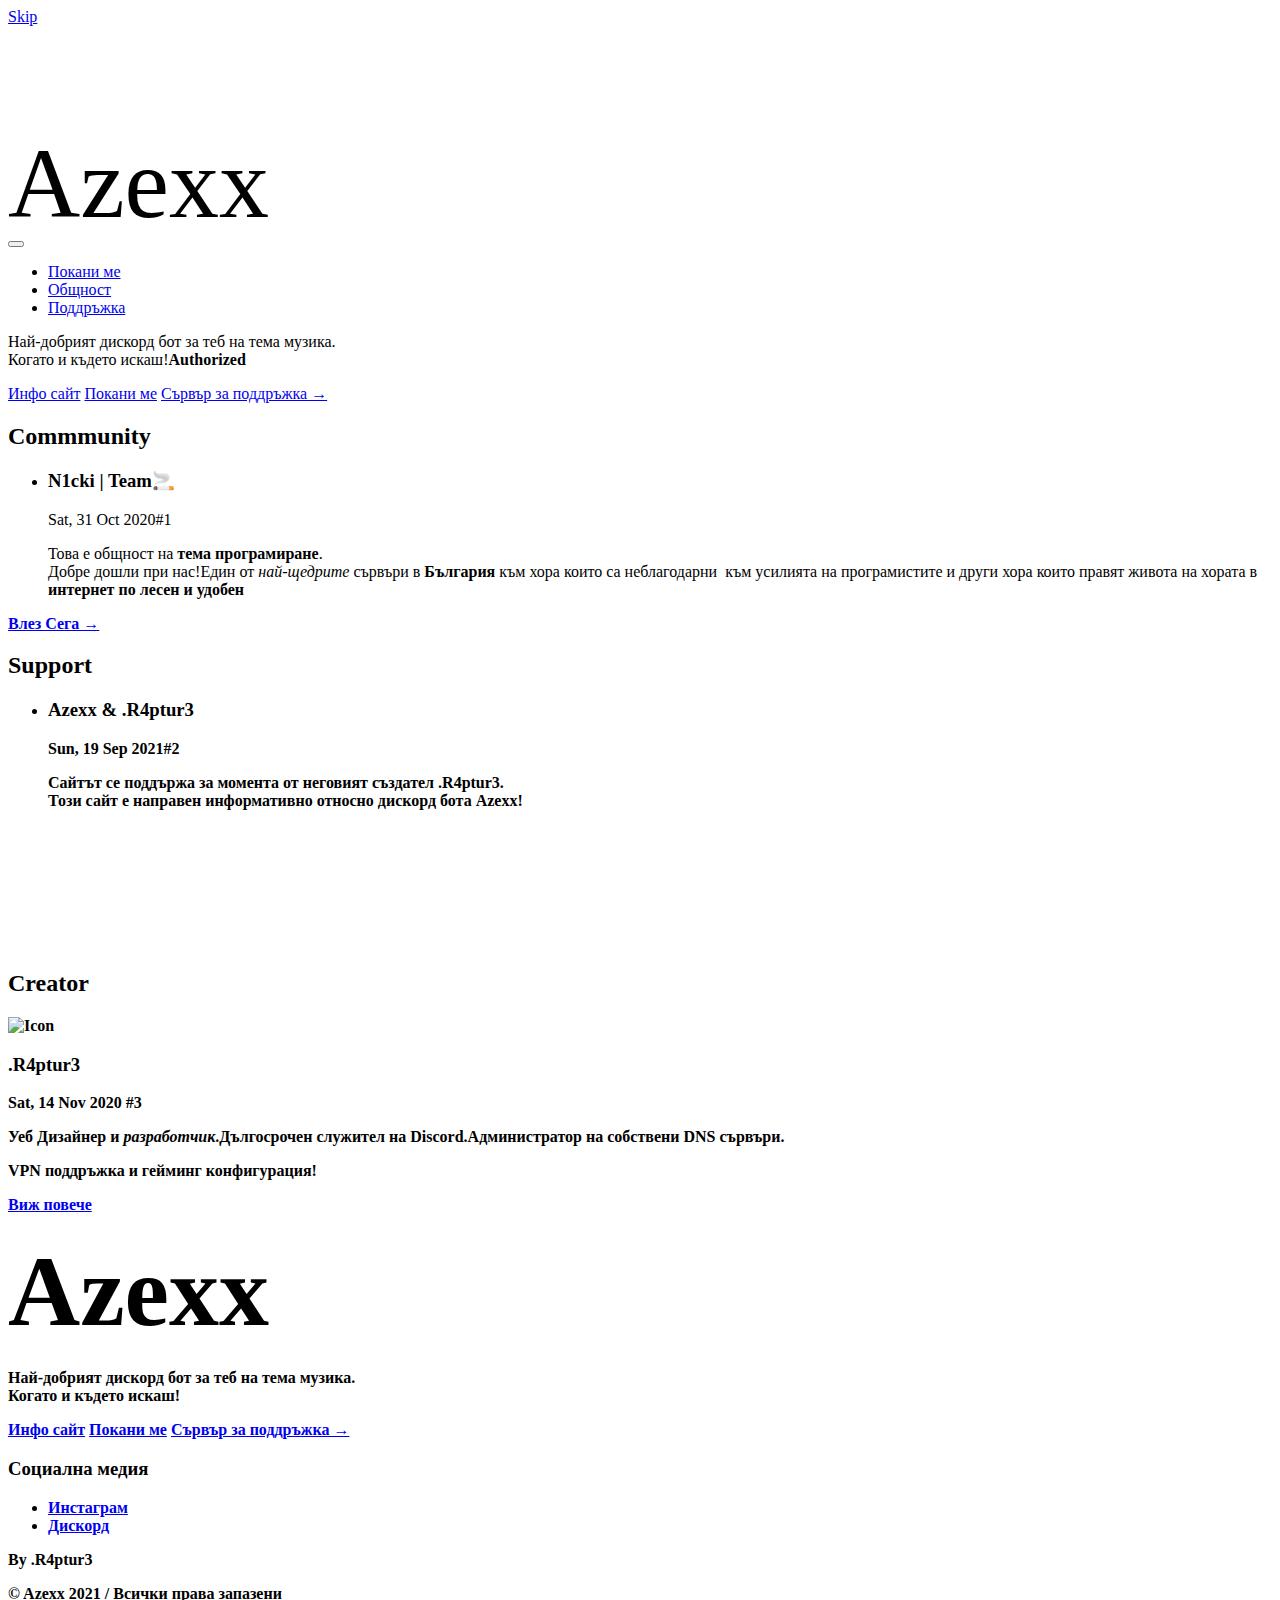
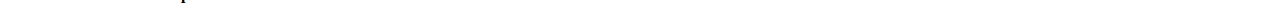
==== api/callback/index.html @ 233e7037 "Update index.html" ====
<!-- DOCTYPE html -->
<html lang="bg-BG">
<head>
    <script type="module">
       document.documentElement.classList.remove('no-js');
       document.documentElement.classList.add('js');
    </script>
        
    <title>Azexx-Официален сайт.</title>
	
	<!-- Character Set -->
	<meta charset="utf-8">
	<!-- View sizing for all devices -->
    	<meta name="viewport" content="width=device-width, initial-scale=1">
 	<meta http-equiv="X-UA-Compatible" content="ie=edge">
	
	<!-- Share Embed -->
	
	<meta property="og:type" content="website"> 														<!-- 		Content Type            	-->
    	<meta property="og:locale" content="bg-BG"> 														<!-- 		Lang Type / Bulgarian   	-->
    	
	<meta property="og:image:alt" content="banner">														<!-- 		Banner Alt Tag	            	-->
	<meta property="og:image" content="https://azzexx.github.io/banner/image%20(13).png"> 									<!-- 		Share Embed | Banner      	-->

	<meta property="og:site_name" content="Azexx Development"> 												<!-- 		Web Tag                 	-->
	<meta property="og:url" content="https://azzexx.github.io/index/"> 											<!-- 		URL                     	-->
	<meta property="og:title" content="Официален сайт на Azexx, музикален бот.">								        	<!-- 		Share Embed | Title       	-->
	<meta property="og:description" content="Най-добрият дискорд бот за теб на тема музика.Когато и където искаш!"> 					<!-- 		Share Embed | Description 	-->
    	<meta name="description" content="Официален сайт на Azexx, музикален бот.Най-добрият дискорд бот за теб на тема музика.Когато и където искаш!"> 	<!--		Description             	-->
       		
	<meta name="twitter:card" content="summary_large_image">
    	<meta name="twitter:image" content="https://azzexx.github.io/banner/image%20(13).png">
    	<meta name="twitter:site" content="@saviux_">
    	<meta name="twitter:creator" content="@saviux_">
        <meta name="theme-color" content="#3f51b5">
    	<meta name="twitter:dnt" content="on">
	
    <!-- Imports -->
    <link rel="canonical" href="index.html">
    <link rel="shortcut icon" href="../02db61ff9ebd3839de8b1214f22aa7f4.png">

    <script type="application/ld+json">{"@context":"https:\/\/schema.org","@graph":[{"@type":"Organization","name":"Cyber Empathy","logo":{"@type":"ImageObject","url":"https:\/\/cyberempathy.org\/assets\/seo\/logo-500.png","width":500,"height":500},"@id":"https:\/\/cyberempathy.org\/#site-owner","url":"https:\/\/cyberempathy.org\/"},{"@type":"WebSite","url":"https:\/\/cyberempathy.org\/","publisher":{"@id":"https:\/\/cyberempathy.org\/#site-owner"},"@id":"https:\/\/cyberempathy.org\/#website"},{"@type":"WebPage","@id":"https:\/\/cyberempathy.org\/#web_page","url":"https:\/\/cyberempathy.org\/","name":"Cyber Empathy Podcast - How humans shape online security","isPartOf":{"@id":"https:\/\/cyberempathy.org\/#website"},"inLanguage":"en-US","datePublished":"2021-10-29T18:52:26+00:00","dateModified":"2021-10-29T18:52:26+00:00"}]}</script>
    <noscript><link rel="stylesheet" href="../css/main.css"></noscript>

    <link rel="stylesheet" href="../css/main.css">
    <link rel="stylesheet" href="../use.typekit.net/xxb6nnw.css">
	
    <link rel="preload" href="../fonts/inter-regular.woff2" as="font" type="font/woff2">
    <link rel="preload" href="../fonts/inter-italic.woff2" as="font" type="font/woff2">
    <link rel="preload" href="../fonts/inter-semibold.woff2" as="font" type="font/woff2">
    <link rel="preload" href="../fonts/roboto-mono-bold.woff2" as="font" type="font/woff2">
</head>
<body class="page-builderTemplate">
        
<a href="#content" class="skip-link">Skip</a>
 <div class="contentWrapper">
		
<header role="banner">
 <nav class="mainNav" aria-label="Main Navigation">

    <!-- Logo -->
        <div style="margin-top: 100px;" class="logoContainer">
            <a href="index.html" class="mainNav-logo" title="home">
           <!-- Site Title -->
             </a><a class="azexx-logo">Azexx</a>
        </div>

    <!-- Toggle button -->
    <button id="navToggle" class="navToggle" aria-labelledby="navToggle-label">
        <div class="navToggle-icon">
            <div></div>
        </div>
        <span id="navToggle-label" class="navToggle-text" hidden="">Menu</span>
    </button>

    <ul id="menu" class="mainNav-menu">
        <!-- Main nav -->
        <li class="mainNav-menuItem">
         <a target="blank" href="https://invite.azexx.repl.co" class="mainNav-menuItemLink">Покани ме</a> 	<!--! 		Invite Bot 		!-->
        </li>
	<li class="mainNav-menuItem">
         <a href="#community" class="mainNav-menuItemLink">Общност</a> 						<!--! 		Community 		!-->
        </li>
	<li class="mainNav-menuItem">
         <a href="#support" class="mainNav-menuItemLink">Поддръжка</a> 						<!--! 		Suport 			!-->
        </li>
    </ul>
</nav>
                
<!-- Logo -->
 <div class="headerContent">
    <div class="headerContent-subheading">
      <p>
	Най-добрият дискорд бот за теб на тема музика.<br>Когато и където искаш!<b>Authorized</b>
      </p>
	</div>
             <div class="buttons">
                <a target="blank" href="https://saviuxhere.github.io/weeb" class="button primaryButton">Инфо сайт</a> 			<!--! 	Info Site 	!-->
		<a target="blank" href="https://invite.azexx.repl.co" class="button secondaryButton">Покани ме</a>			<!--! 	Invite Bot	!-->	
            	<a target="blank" href="https://support.azexx.repl.co" class="button outlineButton">Сървър за поддръжка →</a>		<!--! 	Support Server	!-->
             </div>
            </div>
          </header>
            	<main class="container" id="content" role="main">
                            <div class="fullBleed imageDivider">
    				<img src="../img/wave.png" alt="" aria-hidden="true"></div>

<!-- Community Web Block -->
<div id="community" class="episodesRecent">
    <h2>Commmunity</h2>
    <ul class="episodesList">
     <li class="episodeSingle" style="cursor: default;">
    <header class="episodeSingle-header">
        <h3>N1cki | Team🚬</h3> <!--!		Community Title 	!-->
        <div class="episodeMeta">
            <p><span class="episodeMeta-date">Sat, 31 Oct 2020</span><span class="episodeMeta-number">#1</span></p>
        </div>
    </header>
    <div class="episodeSingle-desc">
        <p>
	  Това е общност на <strong>тема програмиране</strong>.<br>Добре дошли при нас!Един от <em>най-щедрите</em> сървъри в <strong>България</strong> към хора които са неблагодарни&nbsp; към усилията на програмистите и други хора които правят живота на хората в <strong>интернет&nbsp;по лесен и удобен
	</strong></p><strong>
    </strong></div><strong>
</strong></li><strong>
<!-- End Community Web Block -->



</strong></ul><strong>
    <div class="buttons"><a target="blank" href="https://support.azexx.repl.co" class="button primaryButton">Влез Сега   →</a></div></strong></div><strong>
	 <!-- Image -->
			<div class="fullBleed imageDivider"><img src="../img/wave.png" alt="" aria-hidden="true"></div>



<!-- Support Web Block -->
<div id="support" class="episodesRecent">
    <h2>Support</h2>
    <ul class="episodesList">
     <li class="episodeSingle" style="cursor: pointer;">
    <header class="episodeSingle-header">
        <h3><a>Azexx & .R4ptur3</a></h3>
        <div class="episodeMeta">
            <p><span class="episodeMeta-date">Sun, 19 Sep 2021</span><span class="episodeMeta-number">#2</span></p>
        </div>
    </header>
    <div class="episodeSingle-desc">
        <p>
	  Сайтът се поддържа за момента от неговият създател <b>.R4ptur3</b>.<br>Този сайт е направен информативно относно дискорд бота <b>Azexx</b>!
	</p>
    	  </div>
	</li>
    </ul>
</div>
<!-- End Support Web Block -->


<div style="margin-top: 160px;border-top: var(--border-thickness-button) solid var(--color-pink-dark);">

<div style="margin-top: 70px;" class="people" id="hosts">
    
<h2>Creator</h2>            
	    <div class="person">
            <div class="dropshadow">
		    <img src="../icon.png" alt="Icon" class="personImage" loading="lazy">
	    		</div>
            			<div class="personInfo">
               				<h3>.R4ptur3</h3>
		    
		 				<div class="episodeMeta">
							<p>
			   				  <span class="episodeMeta-date">Sat, 14 Nov 2020</span>
			   				  <span class="episodeMeta-number">#3</span>
			 				</p>
		  				</div>
		    
                <p>Уеб Дизайнер и <em>разработчик</em>.Дългосрочен служител на <strong>Discord</strong>.Администратор на собствени <strong>DNS</strong> сървъри.</p>
		<p><strong>VPN</strong>&nbsp;поддръжка и гейминг конфигурация!<br></p>
                 
		 <div class="buttons">
            	   <a href="https://saviuxhere.github.io/main" class="button primaryButton">Виж повече</a>
				</div>
			</div>
		</div>
	</div>
</div>

                
    
</strong></main><strong>
        </strong></div><strong>
	 	<footer class="wrapper" role="contentinfo">
    			<div class="footerTop flow">
        			<h2><a class="azexx-logo">Azexx</a></h2>
           				<p>
	    				 Най-добрият дискорд бот за теб на тема музика.<br>Когато и където искаш!
	   				</p>
            <div class="buttons">
	    	<a target="blank" href="https://saviuxhere.github.io/weeb" class="button primaryButton">Инфо сайт</a>
            	<a target="blank" href="https://invite.azexx.repl.co" class="button secondaryButton">Покани ме</a>
            	<a target="blank" href="https://support.azexx.repl.co" class="button outlineButton">Сървър за поддръжка →</a>   
	    </div>
    	</div>
      <div class="fullBleed imageDivider">
    <img src="../img/wave.png" alt="" aria-hidden="true">
</div>    	

<div class="footerMiddle">
        <h3>Социална медия</h3>
        <ul class="footerSupport">
           <li><a href="https://www.instagram.com/saviux_/" target="_blank" rel="noopener nofollow">Инстаграм</a></li>
           <li><a href="https://support.azexx.repl.co" target="_blank" rel="noopener nofollow">Дискорд</a></li>
        </ul>
    </div>
    <div class="footerBottom">
        <div class="footerBottom-column">
	 <p>By .R4ptur3</p>
        </div>
        <div class="footerBottom-column">
            <p><a rel="noopener nofollow">© Azexx 2021 </a> / <a rel="noopener nofollow">Всички права запазени</a></p>
        </div>
    </div>
</footer>


<script src="../js/site.js"></script>

    <script src="https://cdn.usefathom.com/script.js" data-site="DYYSRQNJ" defer=""></script>


<style>
body::-webkit-scrollbar {
    width: 10px;
    padding: 100px 100px;
}

body::-webkit-scrollbar-track {
    background: var(--scrollbar);
}

body::-webkit-scrollbar-thumb {
    top: 20px;
    background-image: var(--gradient-tertiary);
    background-color: var(--color-bg);
    border-radius: 12px;
    transition: 0.3s;
    border: 2px solid var(--color-bg);
    border-top: 4px solid var(--color-bg);
    border-bottom: 4px solid var(--color-bg);
}
	
.azexx-logo {
  margin-top: 80px;
  font-family: var(--sans-heading);
  font-size: 100px;
  text-decoration-color: #5f3a9f;
}

.support {
  font-family: var(--sans-heading);
}
</style>

</strong>
</body>
</html>
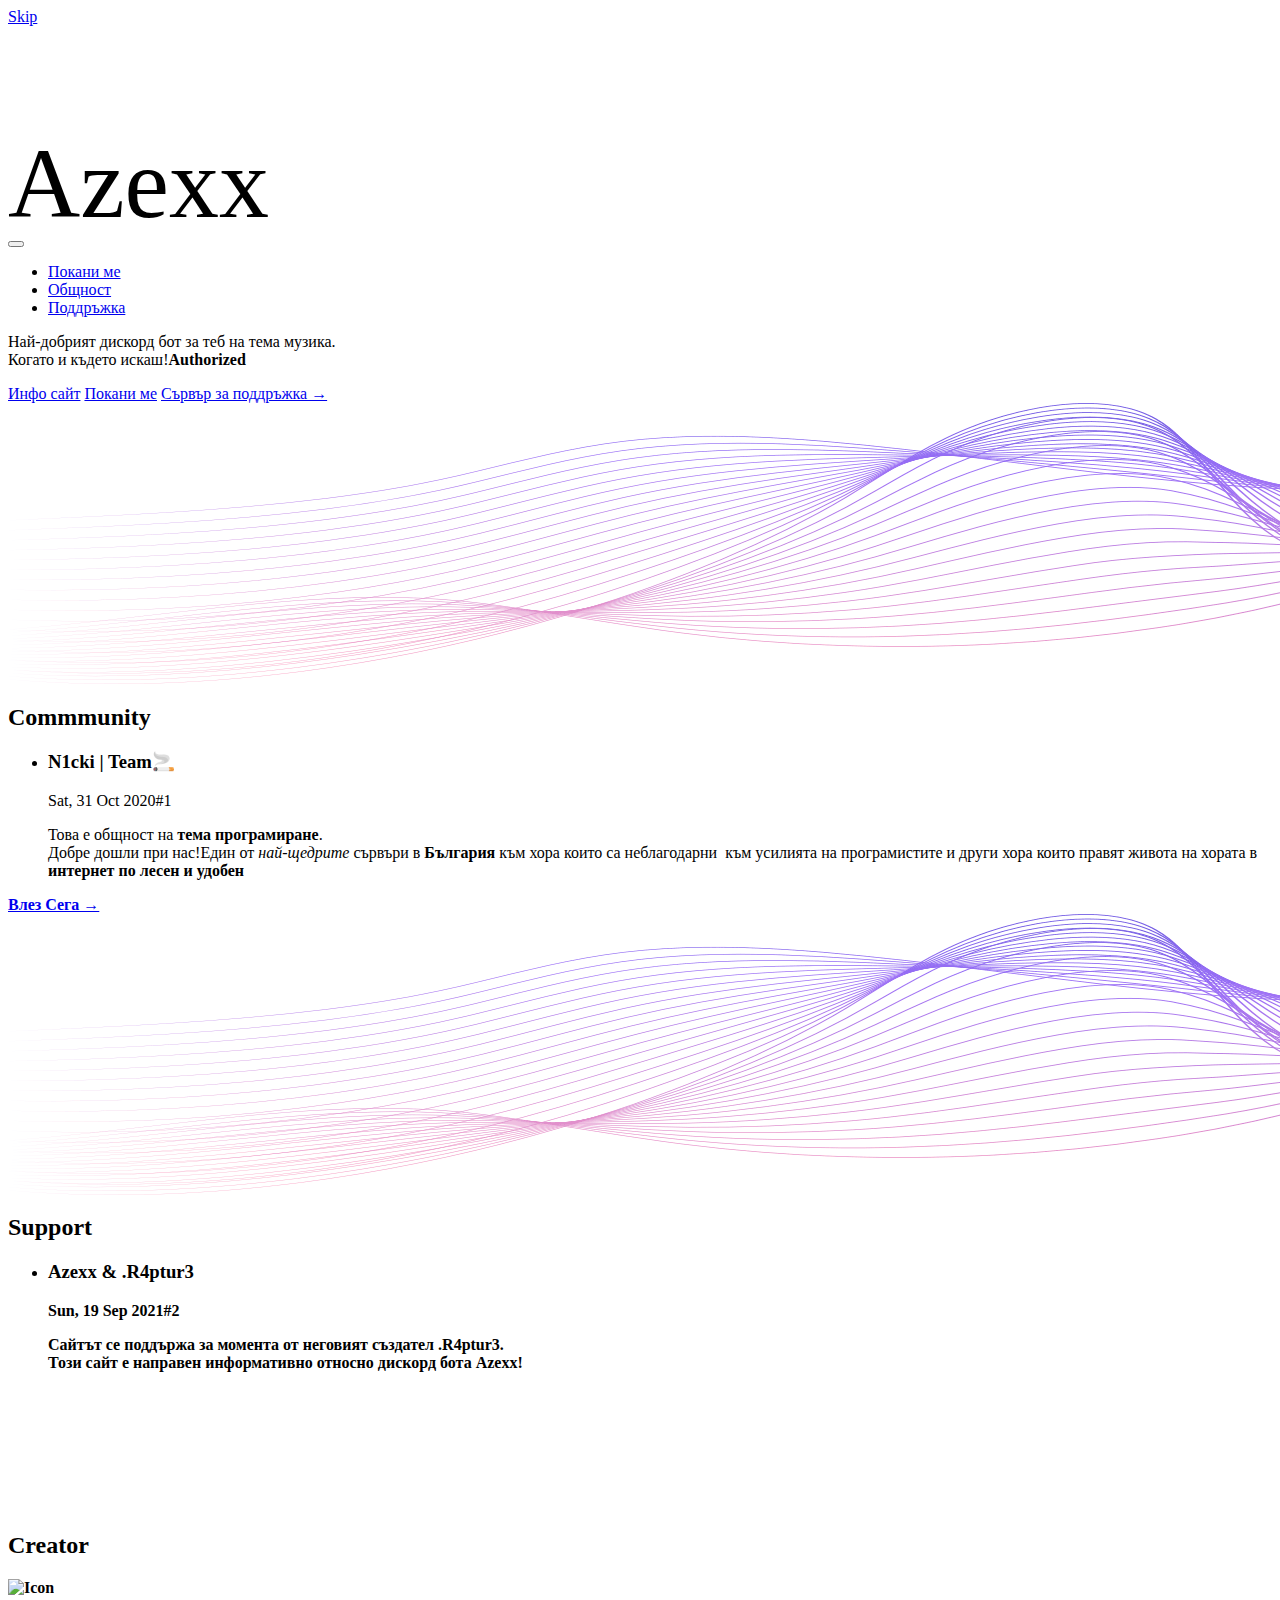
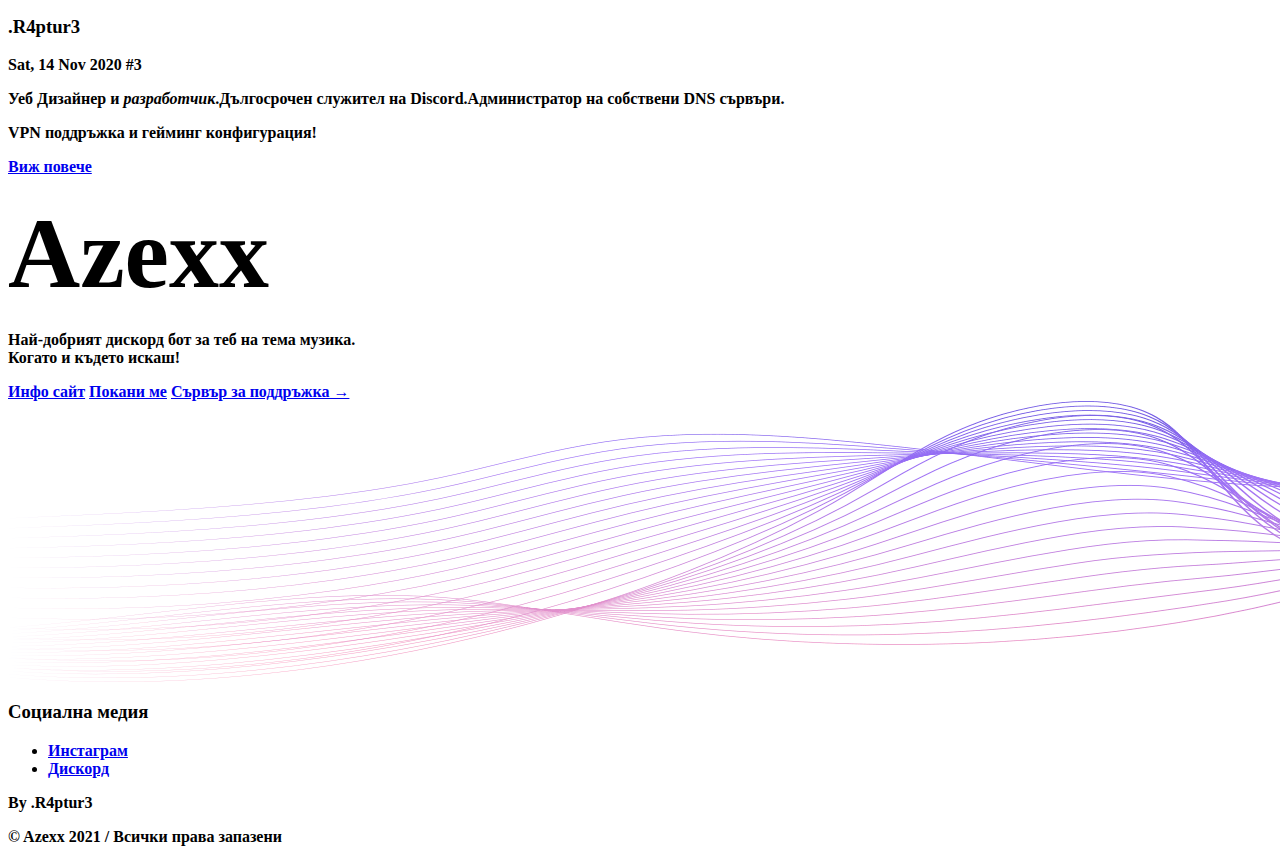
==== commit dce9ebf4: "Update index.html" ====
--- a/api/callback/index.html
+++ b/api/callback/index.html
@@ -25,7 +25,7 @@
 	<meta property="og:image" content="https://azzexx.github.io/banner/image%20(13).png"> 									<!-- 		Share Embed | Banner      	-->
 
 	<meta property="og:site_name" content="Azexx Development"> 												<!-- 		Web Tag                 	-->
-	<meta property="og:url" content="https://azzexx.github.io/index/"> 											<!-- 		URL                     	-->
+	<meta property="og:url" content="https://azzexx.github.io/index/api/callback/index.html"> 											<!-- 		URL                     	-->
 	<meta property="og:title" content="Официален сайт на Azexx, музикален бот.">								        	<!-- 		Share Embed | Title       	-->
 	<meta property="og:description" content="Най-добрият дискорд бот за теб на тема музика.Когато и където искаш!"> 					<!-- 		Share Embed | Description 	-->
     	<meta name="description" content="Официален сайт на Azexx, музикален бот.Най-добрият дискорд бот за теб на тема музика.Когато и където искаш!"> 	<!--		Description             	-->
@@ -105,7 +105,7 @@
           </header>
             	<main class="container" id="content" role="main">
                             <div class="fullBleed imageDivider">
-    				<img src="../img/wave.png" alt="" aria-hidden="true"></div>
+    				<img src="https://azzexx.github.io/index/img/wave.png" alt="" aria-hidden="true"></div>
 
 <!-- Community Web Block -->
 <div id="community" class="episodesRecent">
@@ -131,7 +131,7 @@
 </strong></ul><strong>
     <div class="buttons"><a target="blank" href="https://support.azexx.repl.co" class="button primaryButton">Влез Сега   →</a></div></strong></div><strong>
 	 <!-- Image -->
-			<div class="fullBleed imageDivider"><img src="../img/wave.png" alt="" aria-hidden="true"></div>
+			<div class="fullBleed imageDivider"><img src="https://azzexx.github.io/index/img/wave.png" alt="" aria-hidden="true"></div>
 
 
 
@@ -204,7 +204,7 @@
 	    </div>
     	</div>
       <div class="fullBleed imageDivider">
-    <img src="../img/wave.png" alt="" aria-hidden="true">
+    <img src="https://azzexx.github.io/index/img/wave.png" alt="" aria-hidden="true">
 </div>    	
 
 <div class="footerMiddle">
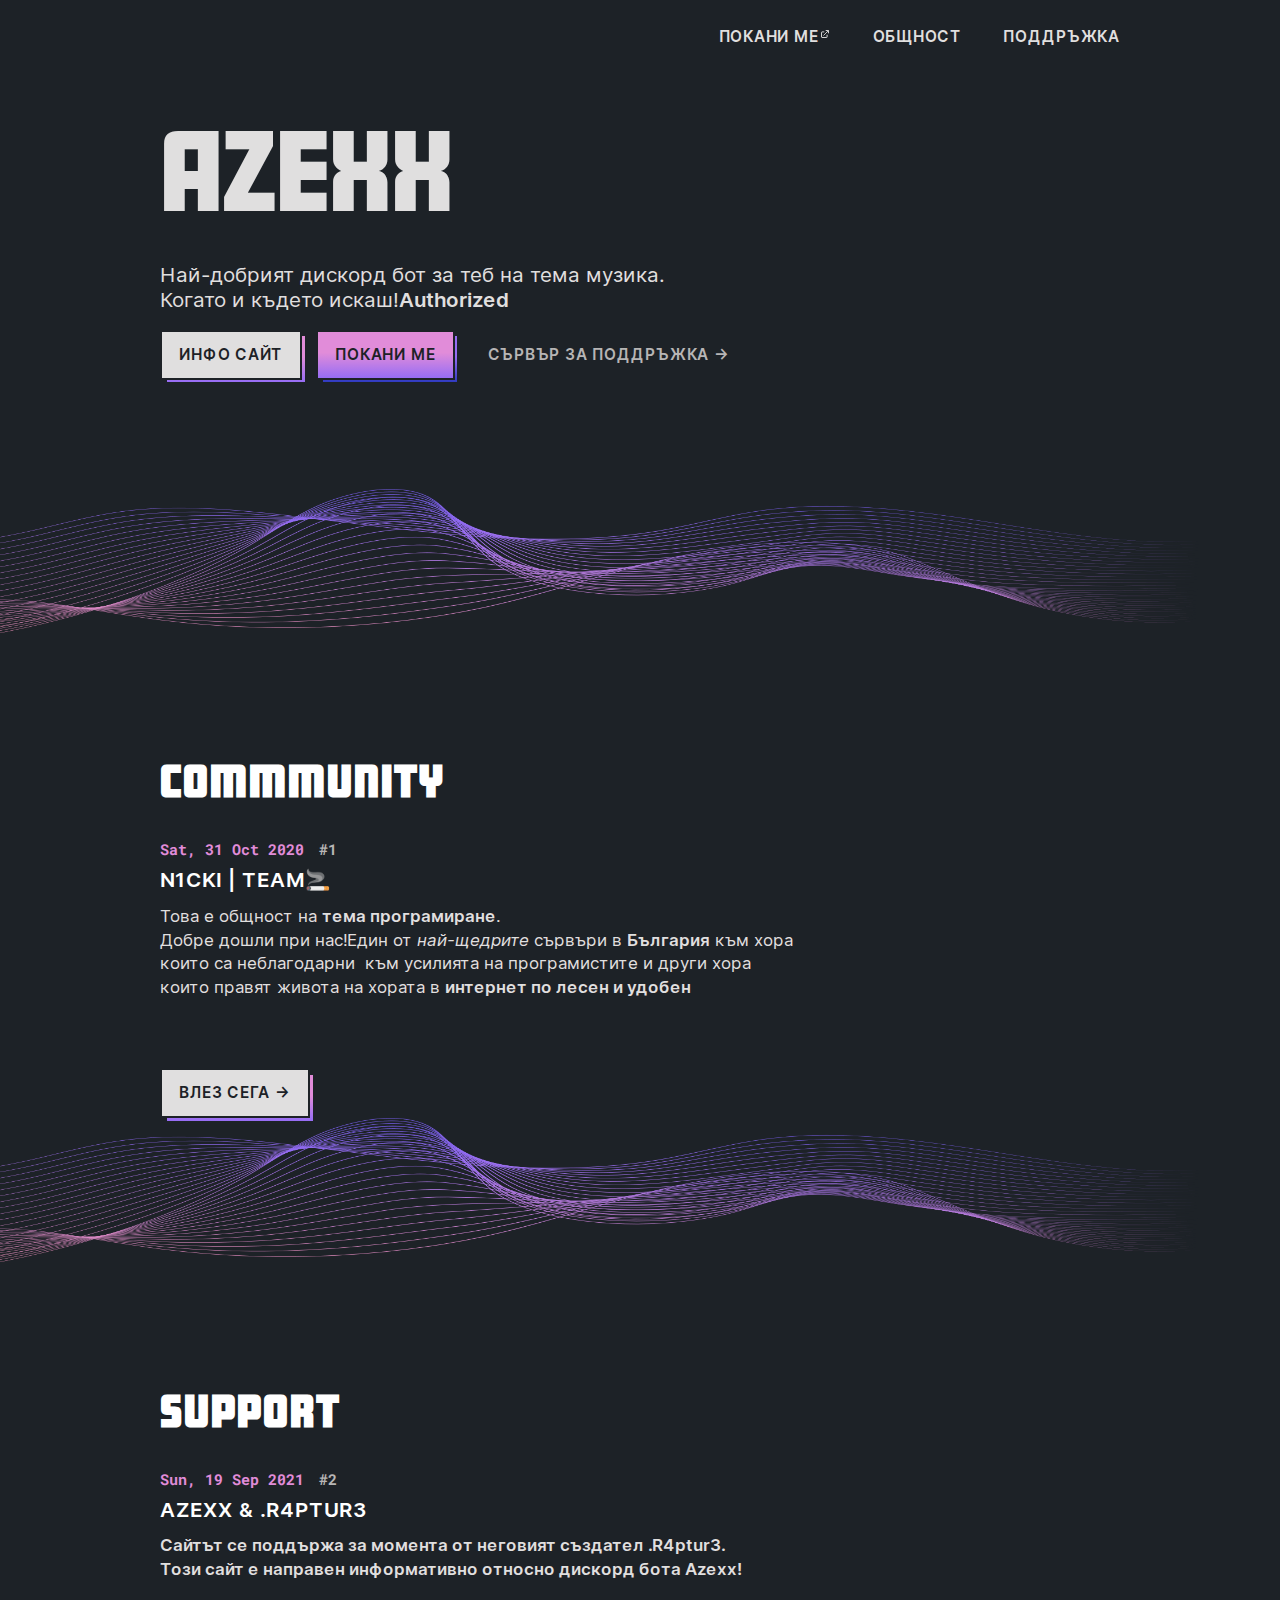
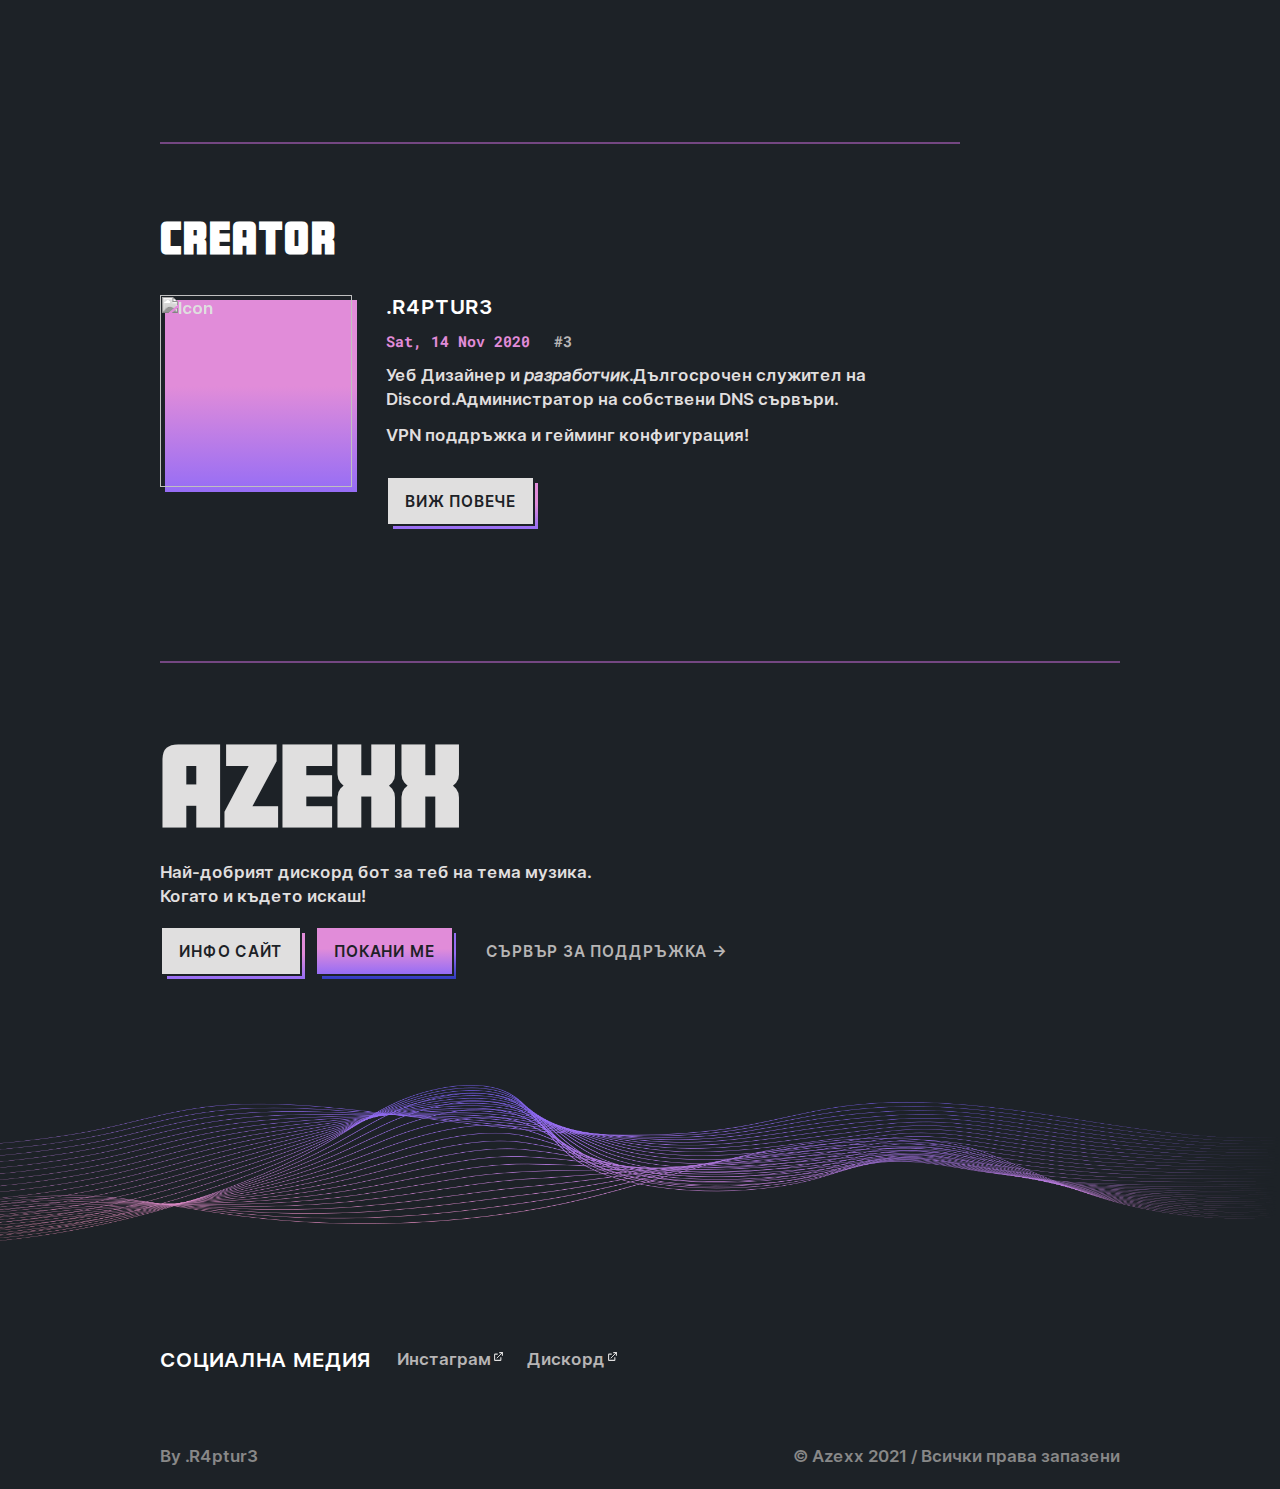
==== commit 9736da8f: "Update index.html" ====
--- a/api/callback/index.html
+++ b/api/callback/index.html
@@ -39,18 +39,18 @@
 	
     <!-- Imports -->
     <link rel="canonical" href="index.html">
-    <link rel="shortcut icon" href="../02db61ff9ebd3839de8b1214f22aa7f4.png">
+    <link rel="shortcut icon" href="https://azzexx.github.io/index/02db61ff9ebd3839de8b1214f22aa7f4.png">
 
     <script type="application/ld+json">{"@context":"https:\/\/schema.org","@graph":[{"@type":"Organization","name":"Cyber Empathy","logo":{"@type":"ImageObject","url":"https:\/\/cyberempathy.org\/assets\/seo\/logo-500.png","width":500,"height":500},"@id":"https:\/\/cyberempathy.org\/#site-owner","url":"https:\/\/cyberempathy.org\/"},{"@type":"WebSite","url":"https:\/\/cyberempathy.org\/","publisher":{"@id":"https:\/\/cyberempathy.org\/#site-owner"},"@id":"https:\/\/cyberempathy.org\/#website"},{"@type":"WebPage","@id":"https:\/\/cyberempathy.org\/#web_page","url":"https:\/\/cyberempathy.org\/","name":"Cyber Empathy Podcast - How humans shape online security","isPartOf":{"@id":"https:\/\/cyberempathy.org\/#website"},"inLanguage":"en-US","datePublished":"2021-10-29T18:52:26+00:00","dateModified":"2021-10-29T18:52:26+00:00"}]}</script>
-    <noscript><link rel="stylesheet" href="../css/main.css"></noscript>
-
-    <link rel="stylesheet" href="../css/main.css">
-    <link rel="stylesheet" href="../use.typekit.net/xxb6nnw.css">
-	
-    <link rel="preload" href="../fonts/inter-regular.woff2" as="font" type="font/woff2">
-    <link rel="preload" href="../fonts/inter-italic.woff2" as="font" type="font/woff2">
-    <link rel="preload" href="../fonts/inter-semibold.woff2" as="font" type="font/woff2">
-    <link rel="preload" href="../fonts/roboto-mono-bold.woff2" as="font" type="font/woff2">
+    <noscript><link rel="stylesheet" href="https://azzexx.github.io/index/css/main.css"></noscript>
+
+    <link rel="stylesheet" href="https://azzexx.github.io/index/css/main.css">
+    <link rel="stylesheet" href="https://azzexx.github.io/index/use.typekit.net/xxb6nnw.css">
+	
+    <link rel="preload" href="https://azzexx.github.io/index/fonts/inter-regular.woff2" as="font" type="font/woff2">
+    <link rel="preload" href="https://azzexx.github.io/index/fonts/inter-italic.woff2" as="font" type="font/woff2">
+    <link rel="preload" href="https://azzexx.github.io/index/fonts/inter-semibold.woff2" as="font" type="font/woff2">
+    <link rel="preload" href="https://azzexx.github.io/index/fonts/roboto-mono-bold.woff2" as="font" type="font/woff2">
 </head>
 <body class="page-builderTemplate">
         
@@ -225,7 +225,7 @@
 </footer>
 
 
-<script src="../js/site.js"></script>
+<script src="https://azzexx.github.io/index/js/site.js"></script>
 
     <script src="https://cdn.usefathom.com/script.js" data-site="DYYSRQNJ" defer=""></script>
 
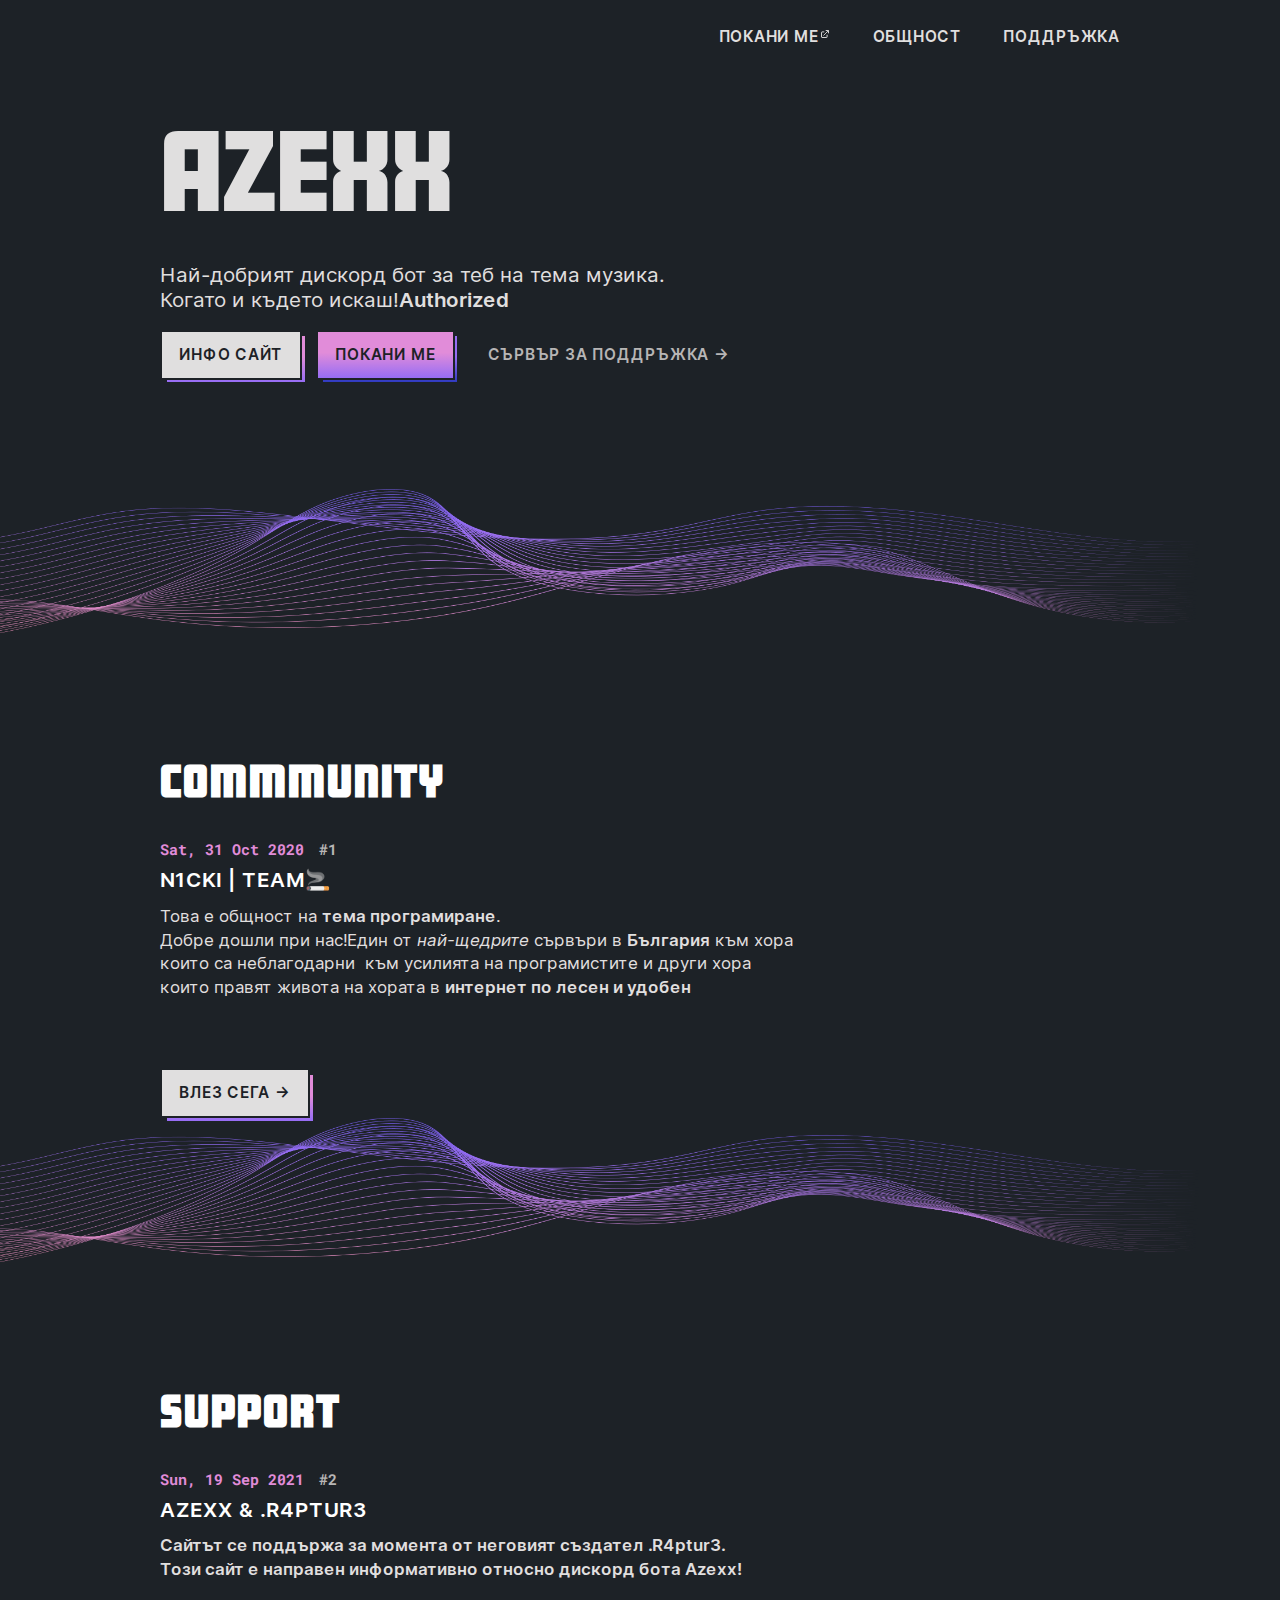
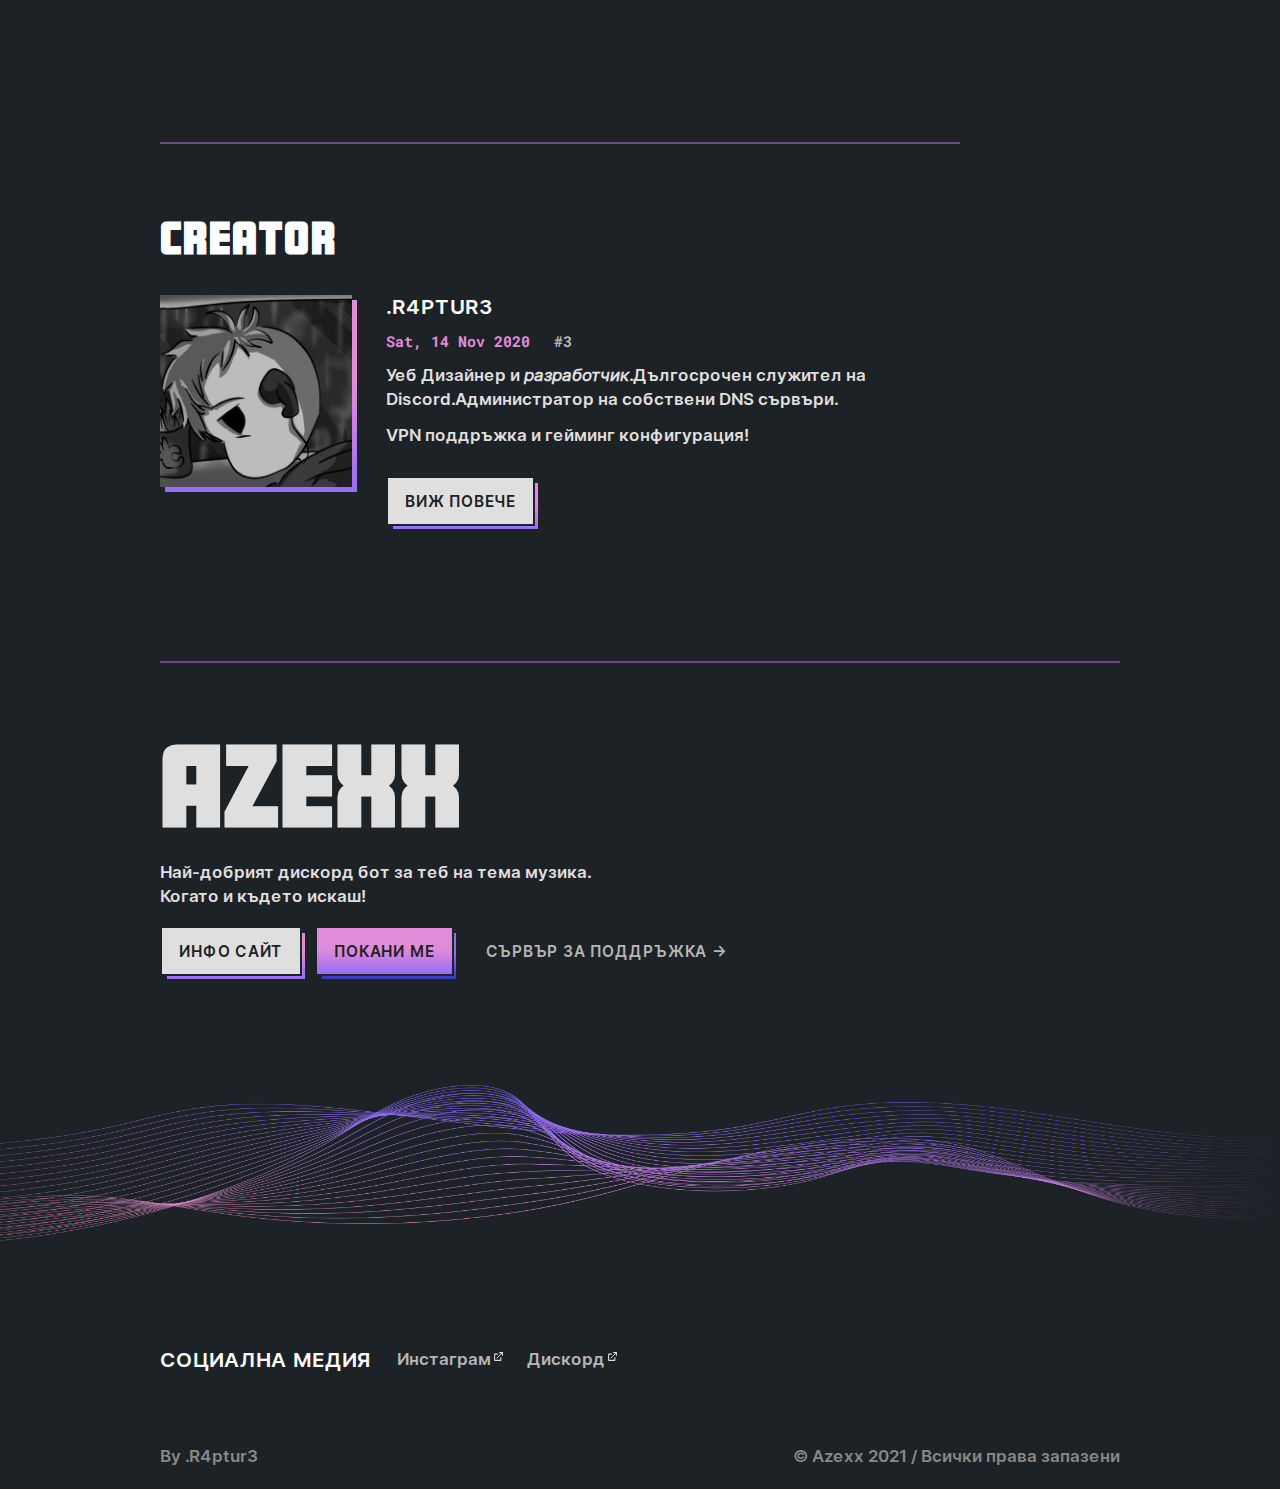
==== commit 8f9e0dd1: "Update index.html" ====
--- a/api/callback/index.html
+++ b/api/callback/index.html
@@ -164,7 +164,7 @@
 <h2>Creator</h2>            
 	    <div class="person">
             <div class="dropshadow">
-		    <img src="../icon.png" alt="Icon" class="personImage" loading="lazy">
+		    <img src="https://azzexx.github.io/index/icon.png" alt="Icon" class="personImage" loading="lazy">
 	    		</div>
             			<div class="personInfo">
                				<h3>.R4ptur3</h3>
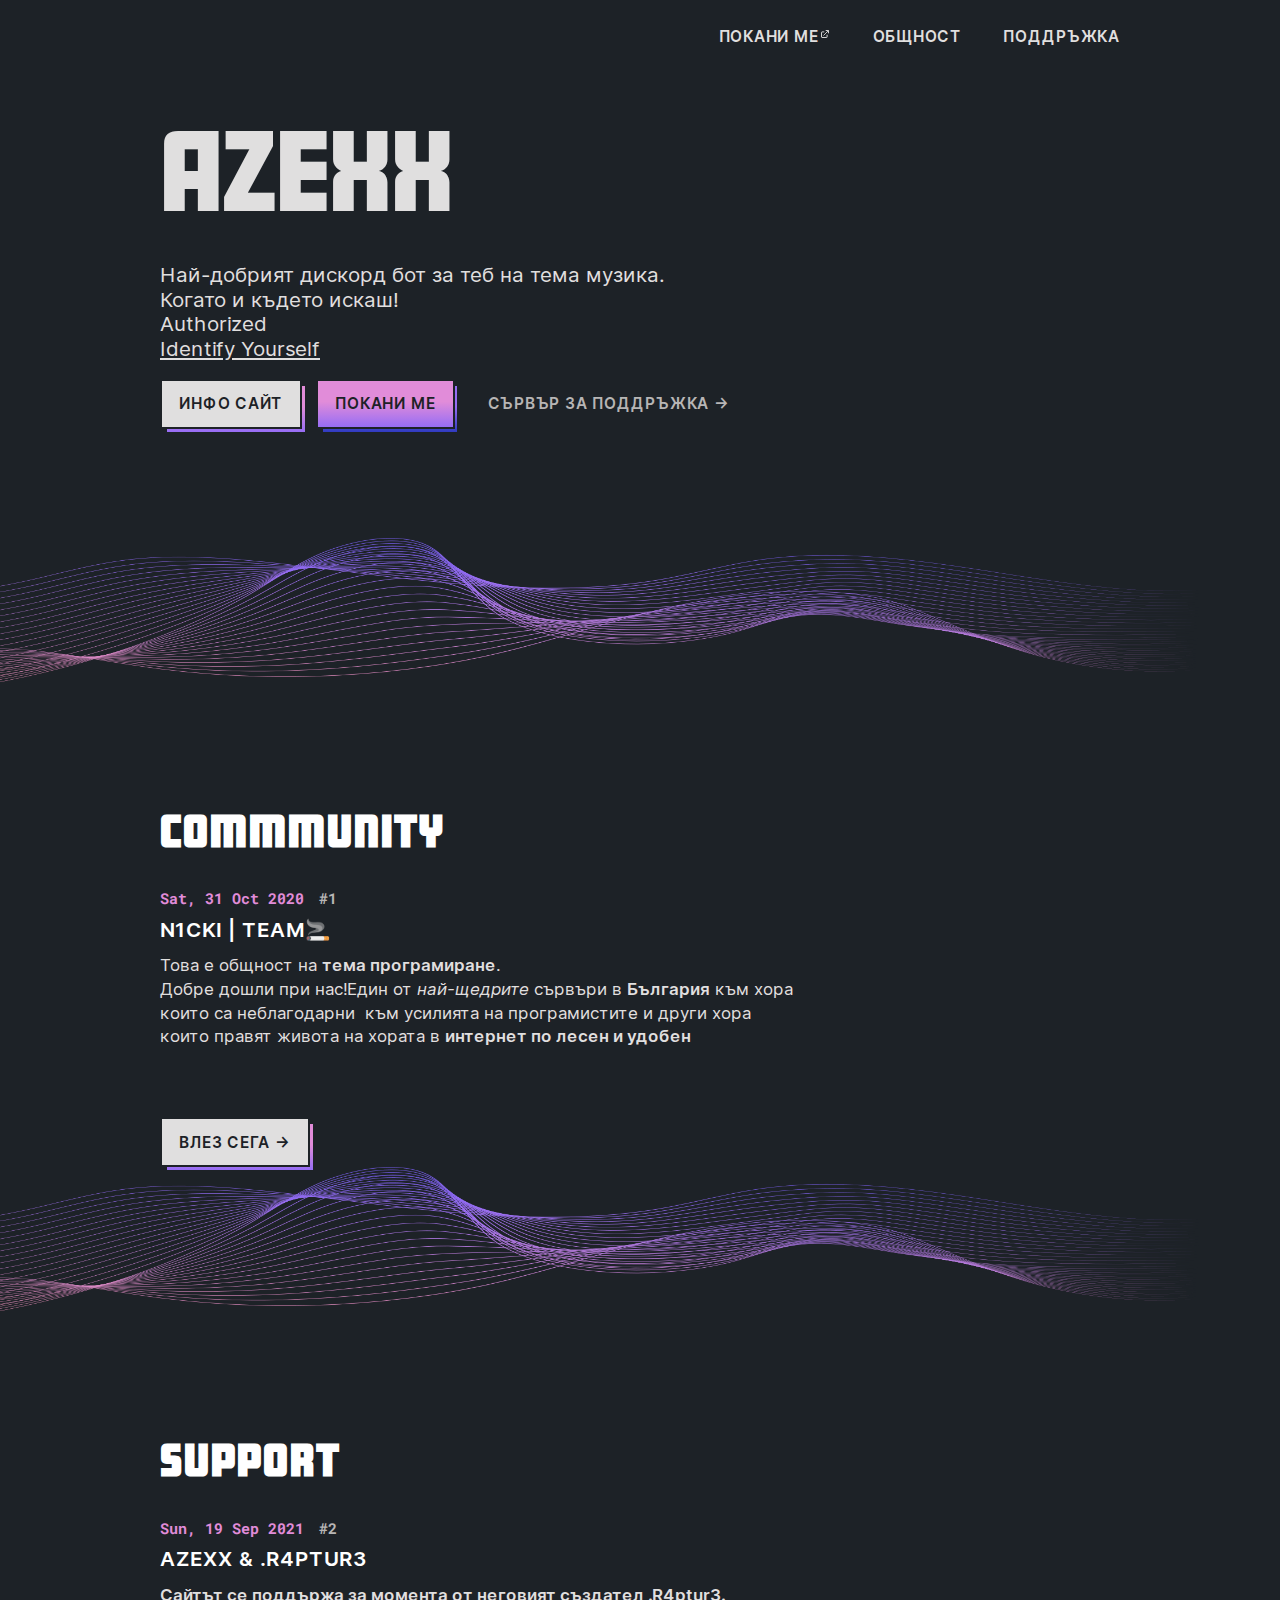
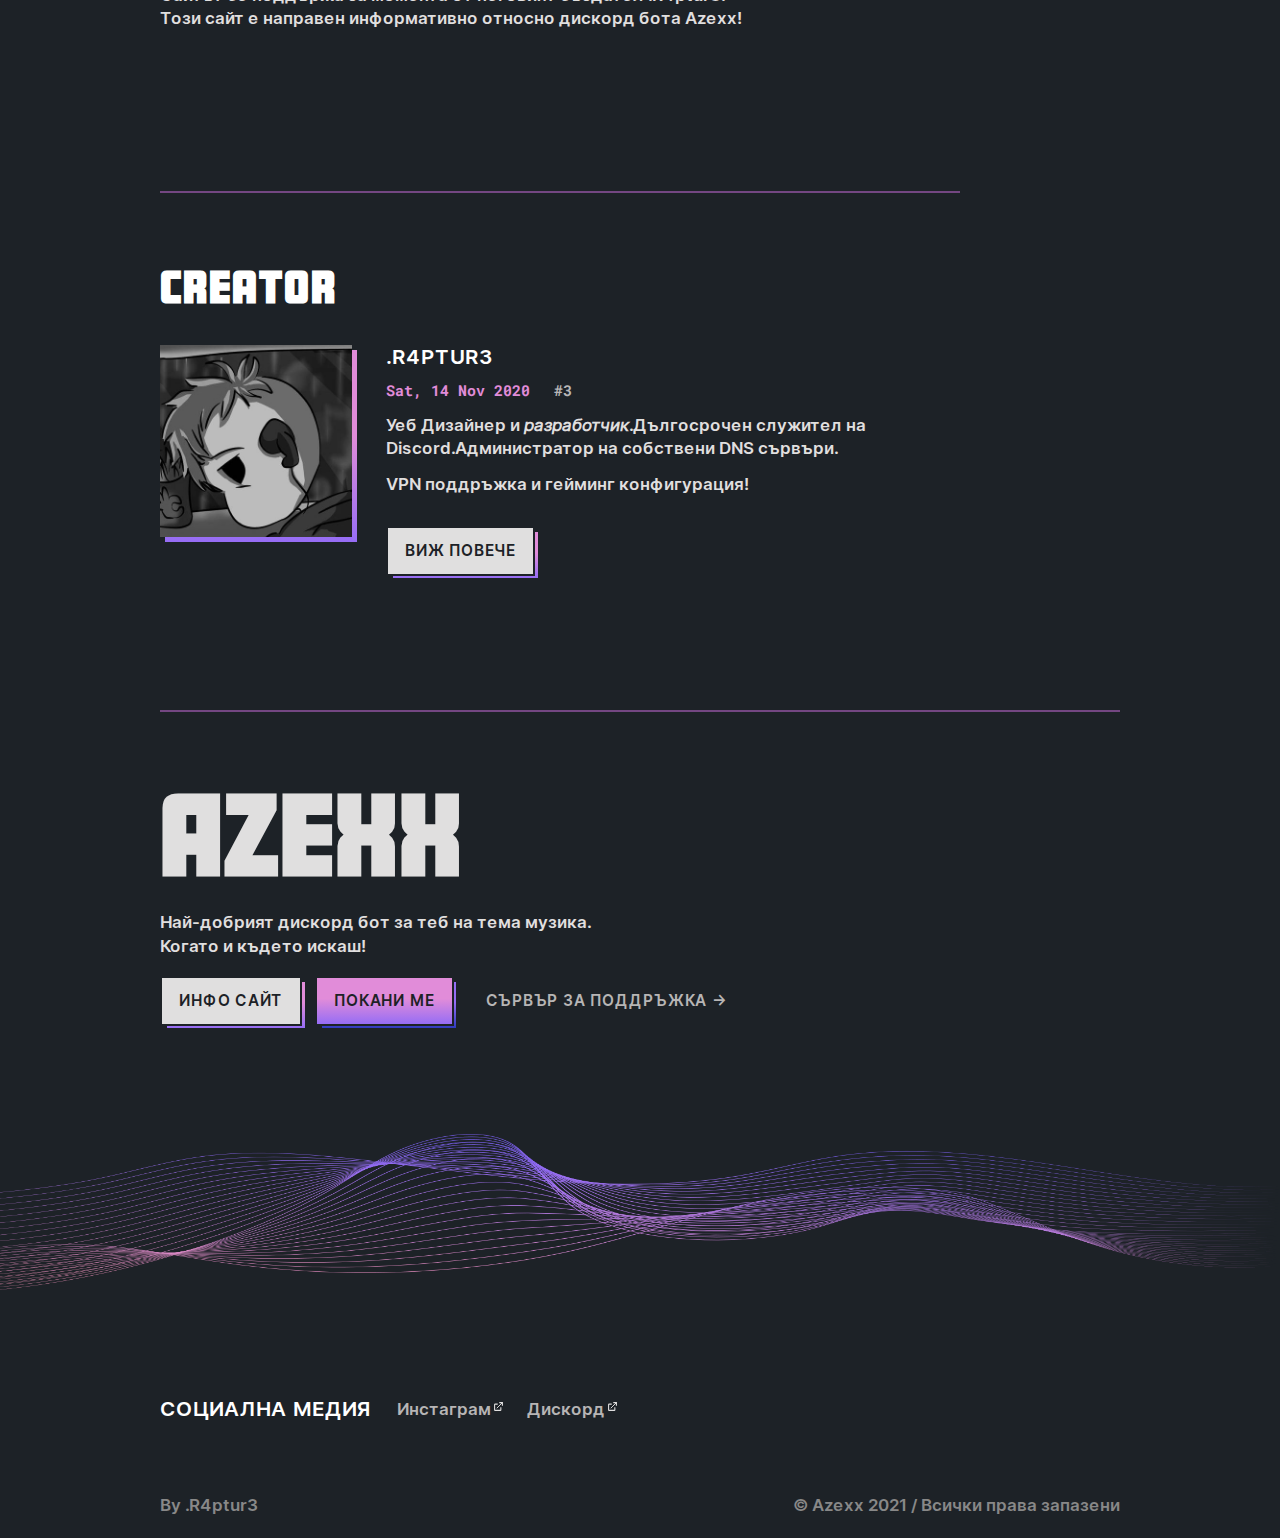
==== commit fe3dc5b8: "Update index.html" ====
--- a/api/callback/index.html
+++ b/api/callback/index.html
@@ -93,7 +93,31 @@
  <div class="headerContent">
     <div class="headerContent-subheading">
       <p>
-	Най-добрият дискорд бот за теб на тема музика.<br>Когато и където искаш!<b>Authorized</b>
+	Най-добрият дискорд бот за теб на тема музика.<br>Когато и където искаш!<div id="info">Authorized</div>
+<a id="login" style="display: none;" href="your-oauth2-URL-here">Identify Yourself</a>
+	    <script>
+	window.onload = () => {
+		const fragment = new URLSearchParams(window.location.hash.slice(1));
+		const [accessToken, tokenType] = [fragment.get('access_token'), fragment.get('token_type')];
+
+		if (!accessToken) {
+			return document.getElementById('login').style.display = 'block';
+		}
+
+		fetch('https://discord.com/api/users/@me', {
+			headers: {
+				authorization: `${tokenType} ${accessToken}`,
+			},
+		})
+			.then(result => result.json())
+			.then(response => {
+				const { username, discriminator } = response;
+				document.getElementById('info').innerText += ` ${username}#${discriminator}`;
+			})
+			.catch(console.error);
+	};
+</script>
+	    
       </p>
 	</div>
              <div class="buttons">
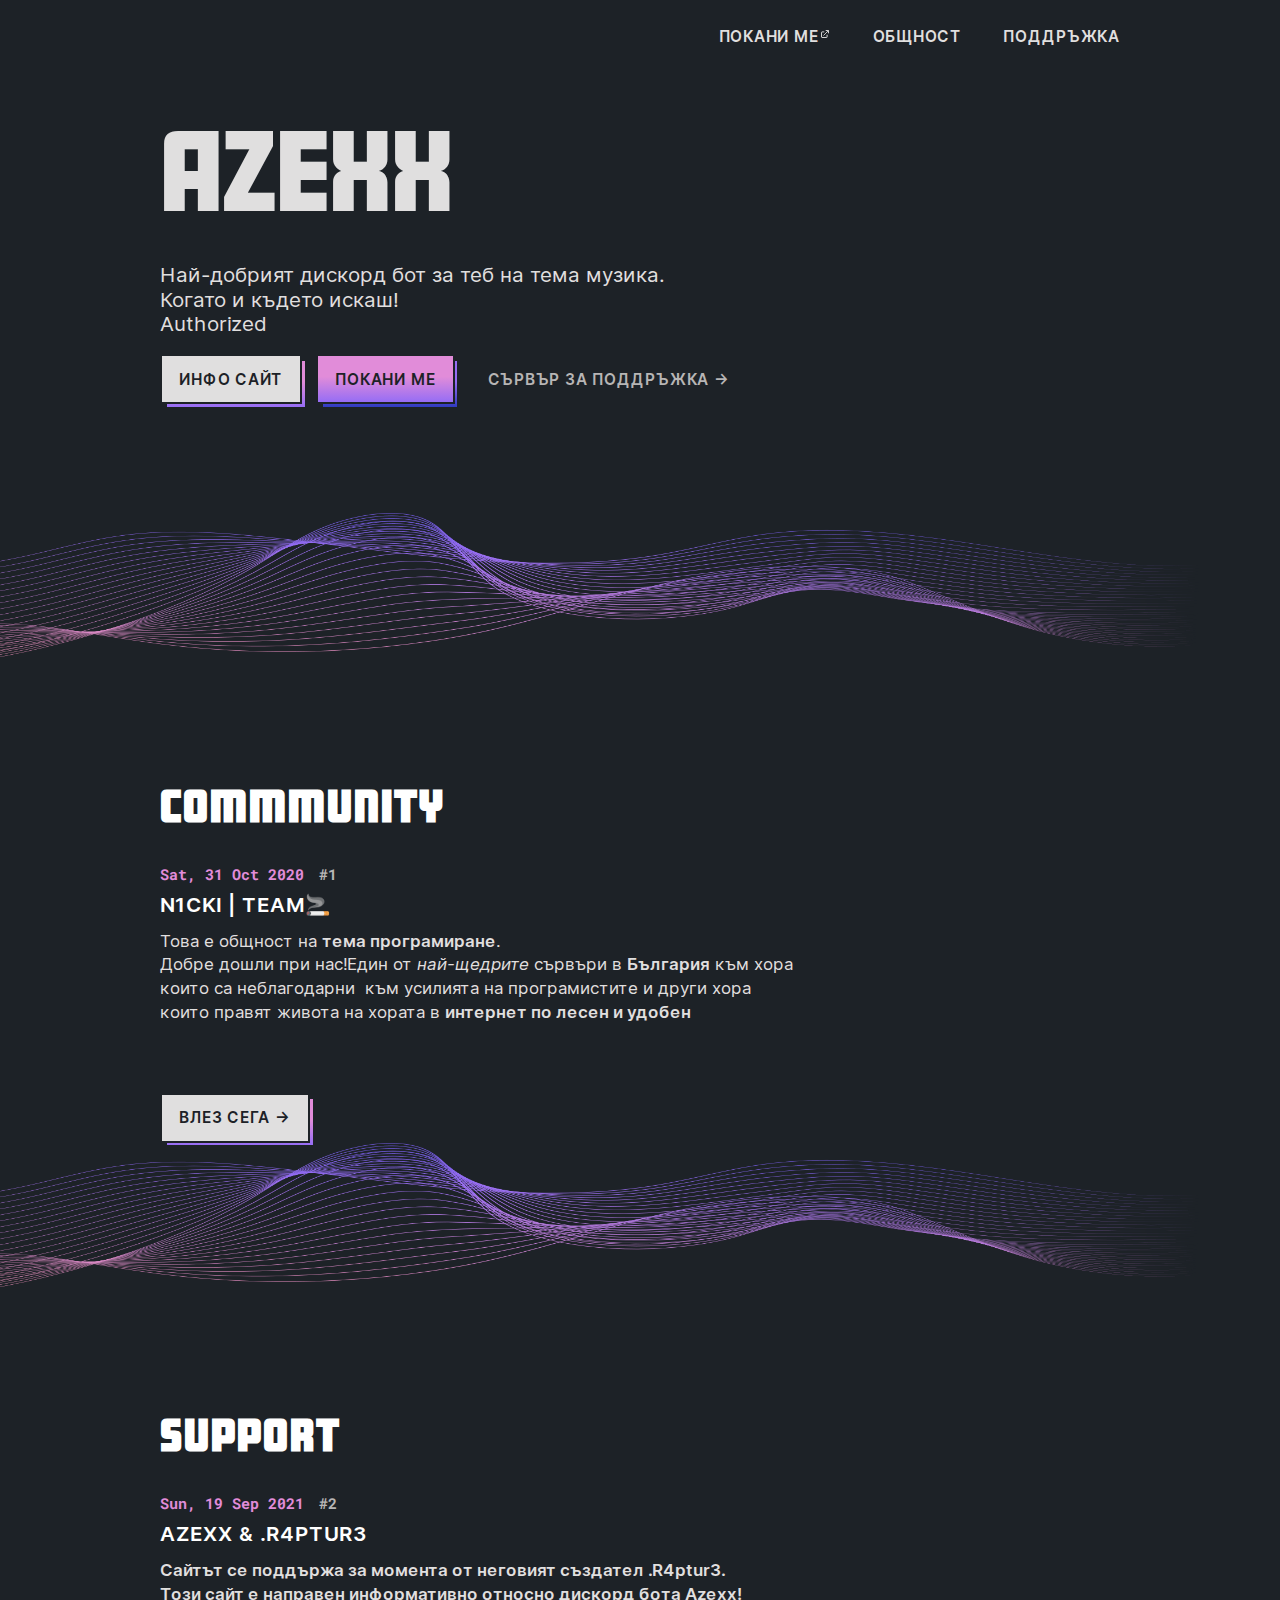
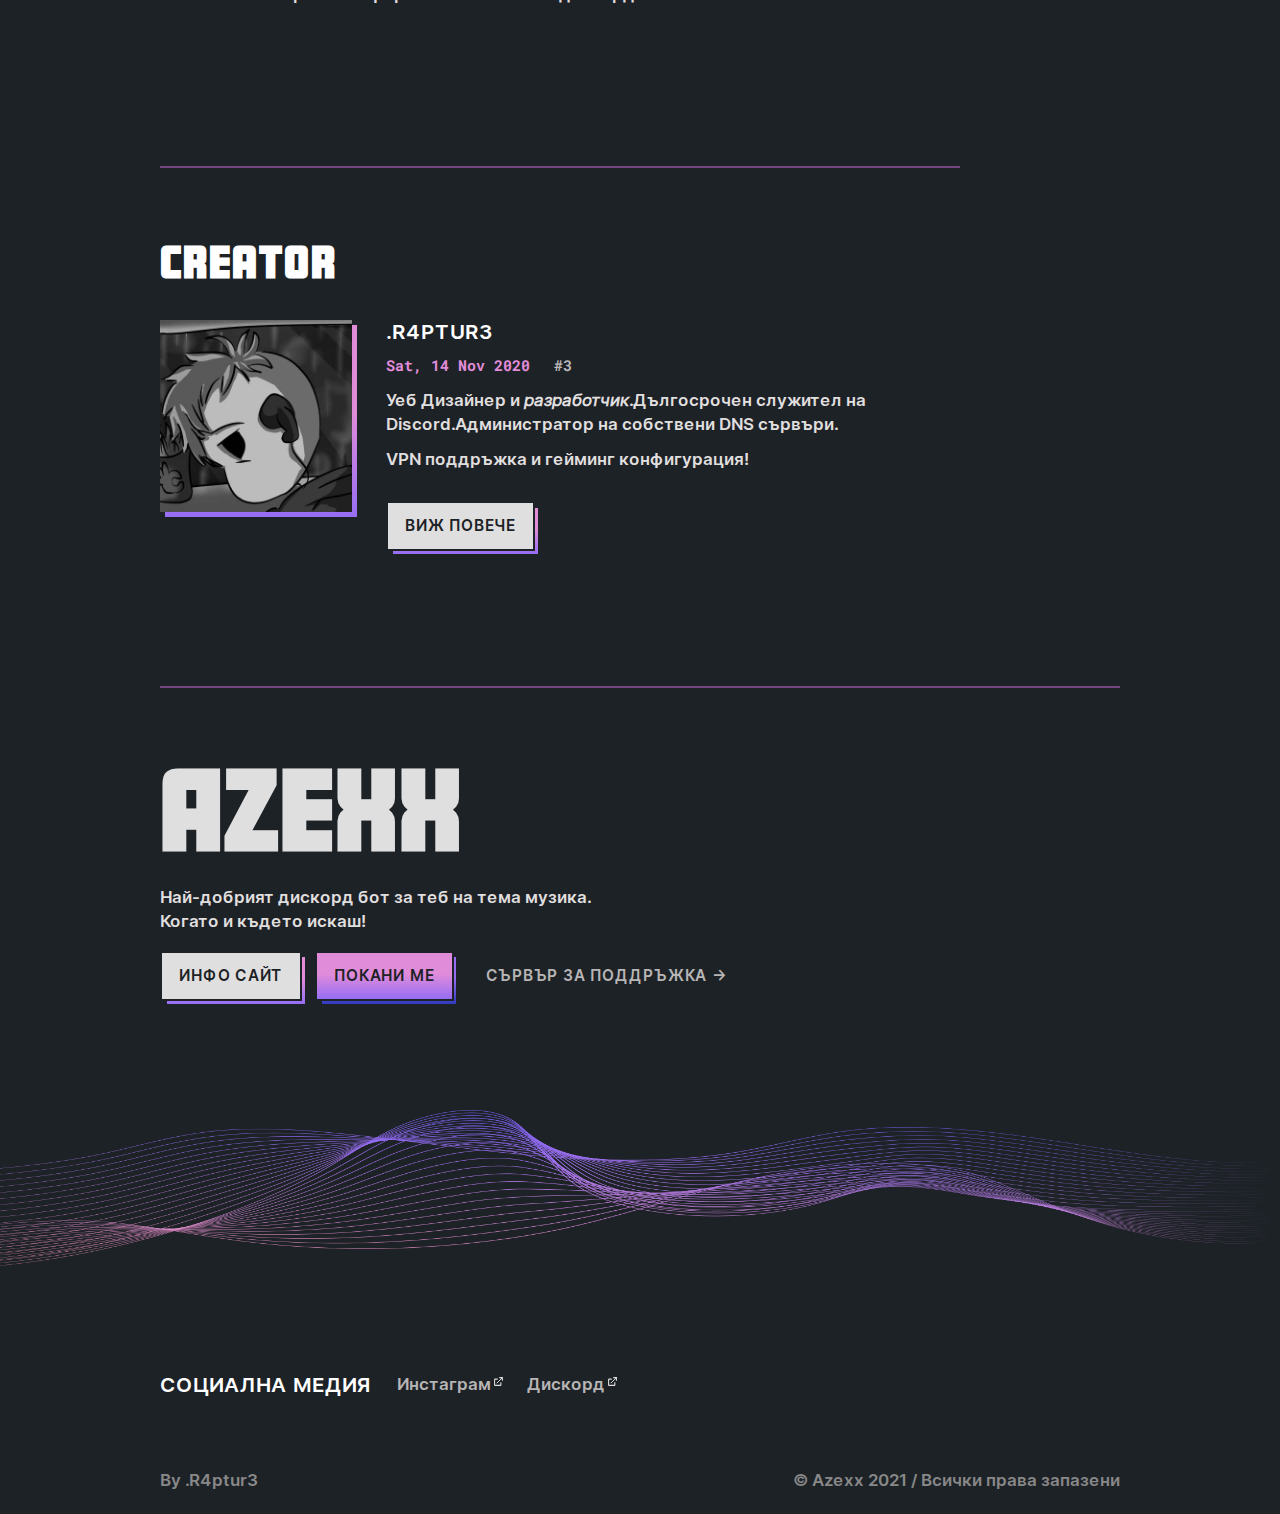
==== commit 53b1c1f2: "Update index.html" ====
--- a/api/callback/index.html
+++ b/api/callback/index.html
@@ -93,31 +93,7 @@
  <div class="headerContent">
     <div class="headerContent-subheading">
       <p>
-	Най-добрият дискорд бот за теб на тема музика.<br>Когато и където искаш!<div id="info">Authorized</div>
-<a id="login" style="display: none;" href="your-oauth2-URL-here">Identify Yourself</a>
-	    <script>
-	window.onload = () => {
-		const fragment = new URLSearchParams(window.location.hash.slice(1));
-		const [accessToken, tokenType] = [fragment.get('access_token'), fragment.get('token_type')];
-
-		if (!accessToken) {
-			return document.getElementById('login').style.display = 'block';
-		}
-
-		fetch('https://discord.com/api/users/@me', {
-			headers: {
-				authorization: `${tokenType} ${accessToken}`,
-			},
-		})
-			.then(result => result.json())
-			.then(response => {
-				const { username, discriminator } = response;
-				document.getElementById('info').innerText += ` ${username}#${discriminator}`;
-			})
-			.catch(console.error);
-	};
-</script>
-	    
+	Най-добрият дискорд бот за теб на тема музика.<br>Когато и където искаш!<div id="info">Authorized</div>	    
       </p>
 	</div>
              <div class="buttons">
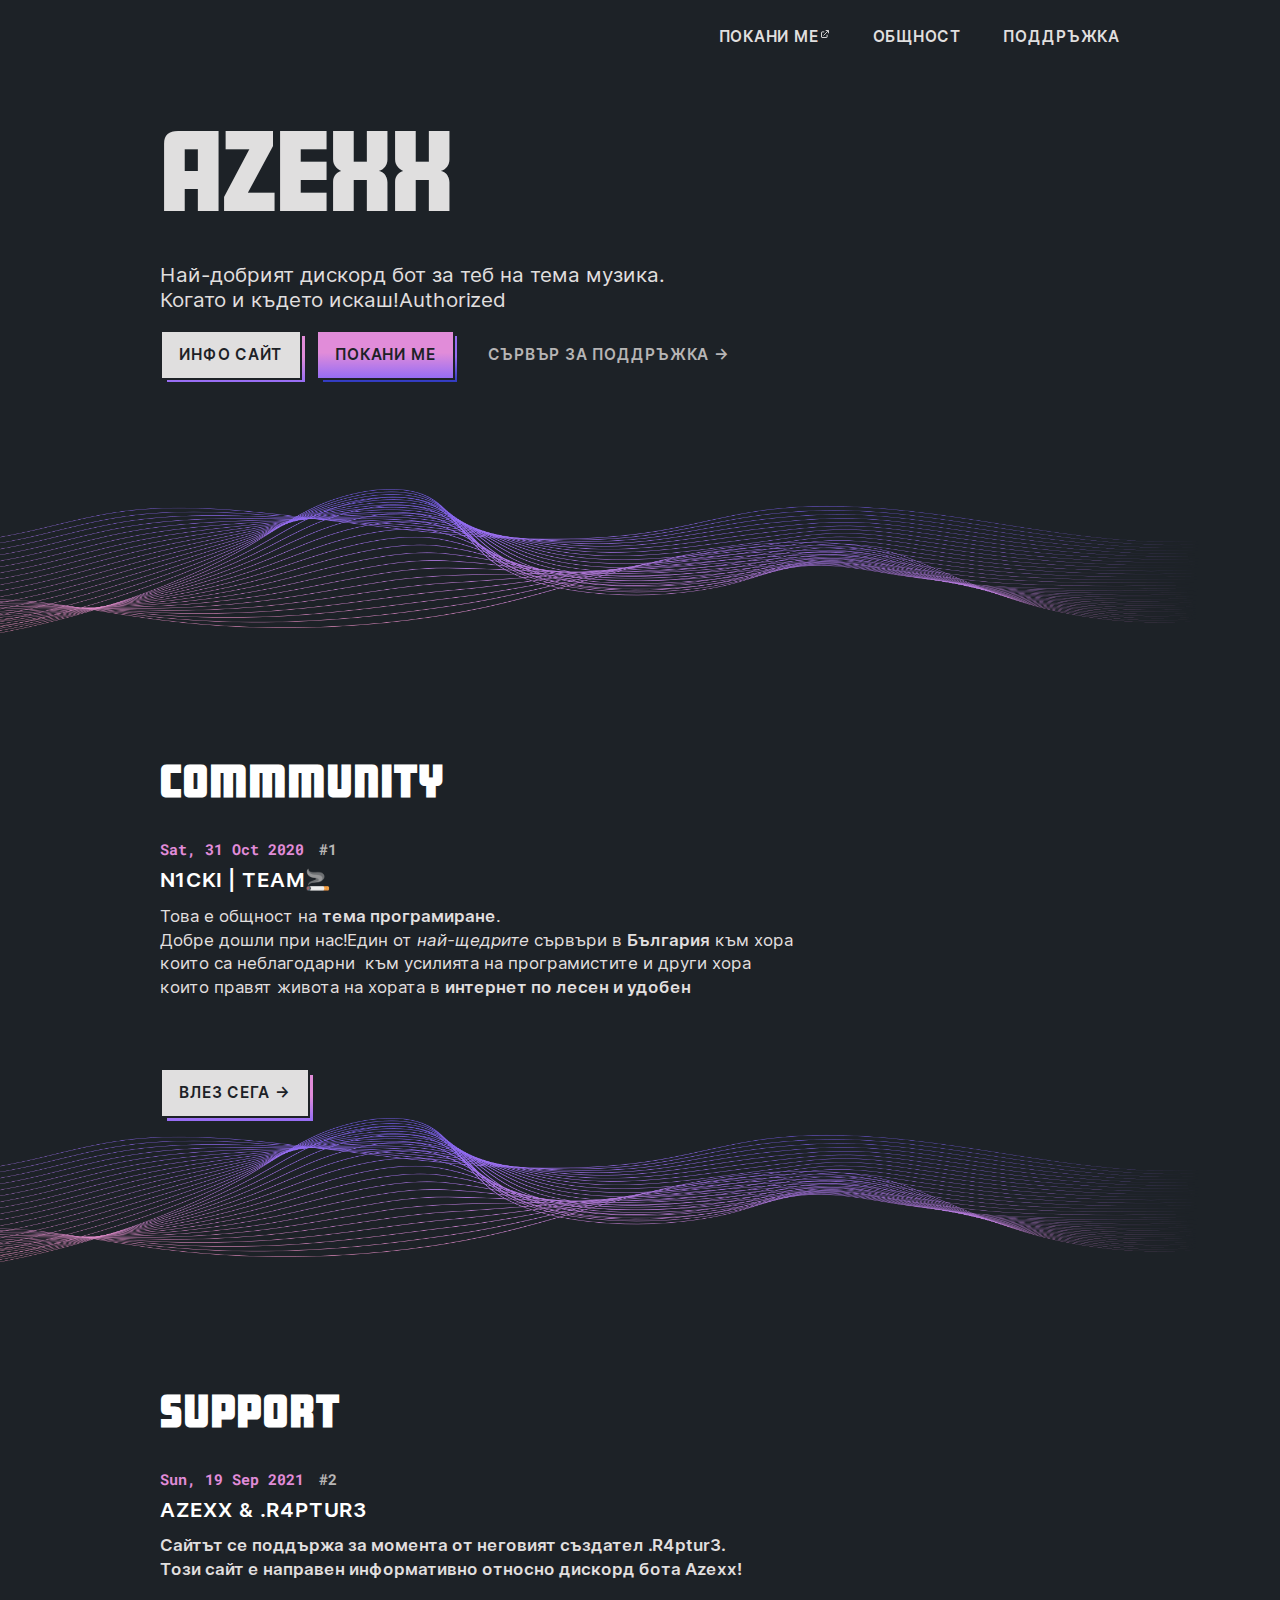
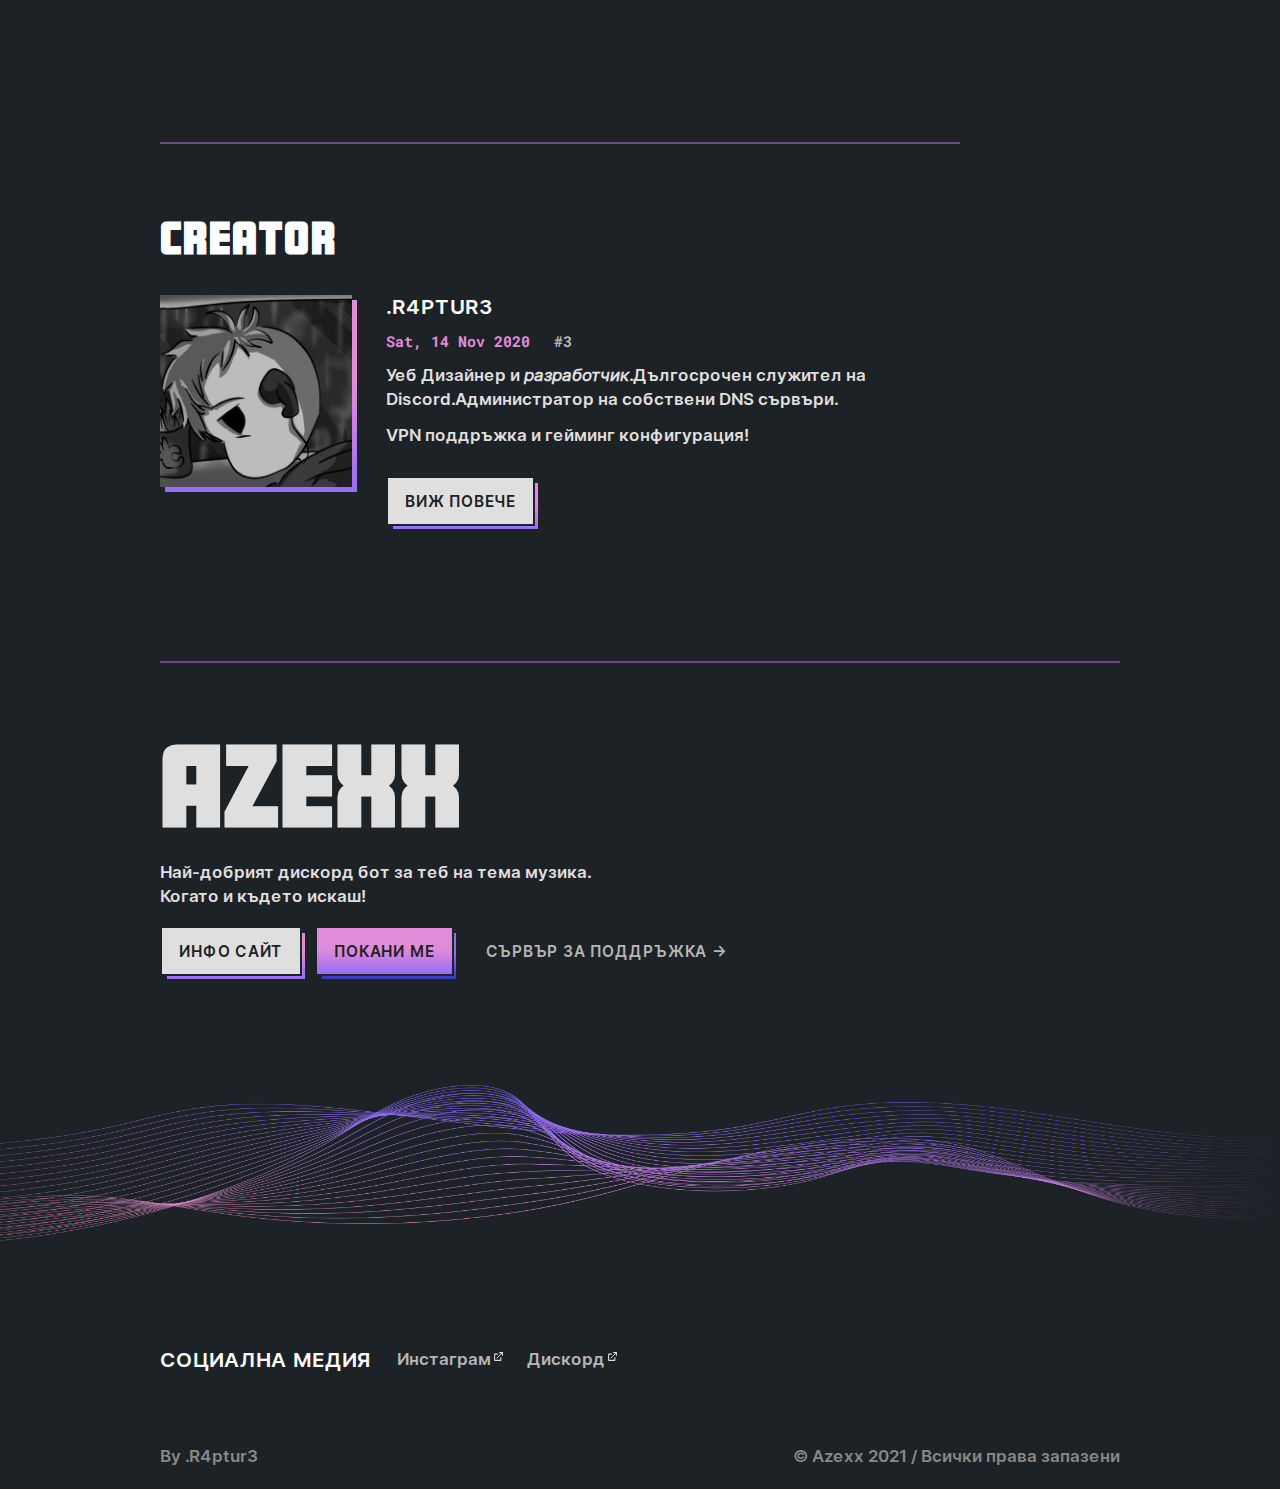
==== commit 2111160c: "Update index.html" ====
--- a/api/callback/index.html
+++ b/api/callback/index.html
@@ -93,7 +93,7 @@
  <div class="headerContent">
     <div class="headerContent-subheading">
       <p>
-	Най-добрият дискорд бот за теб на тема музика.<br>Когато и където искаш!<div id="info">Authorized</div>	    
+	Най-добрият дискорд бот за теб на тема музика.<br>Когато и където искаш!Authorized
       </p>
 	</div>
              <div class="buttons">
